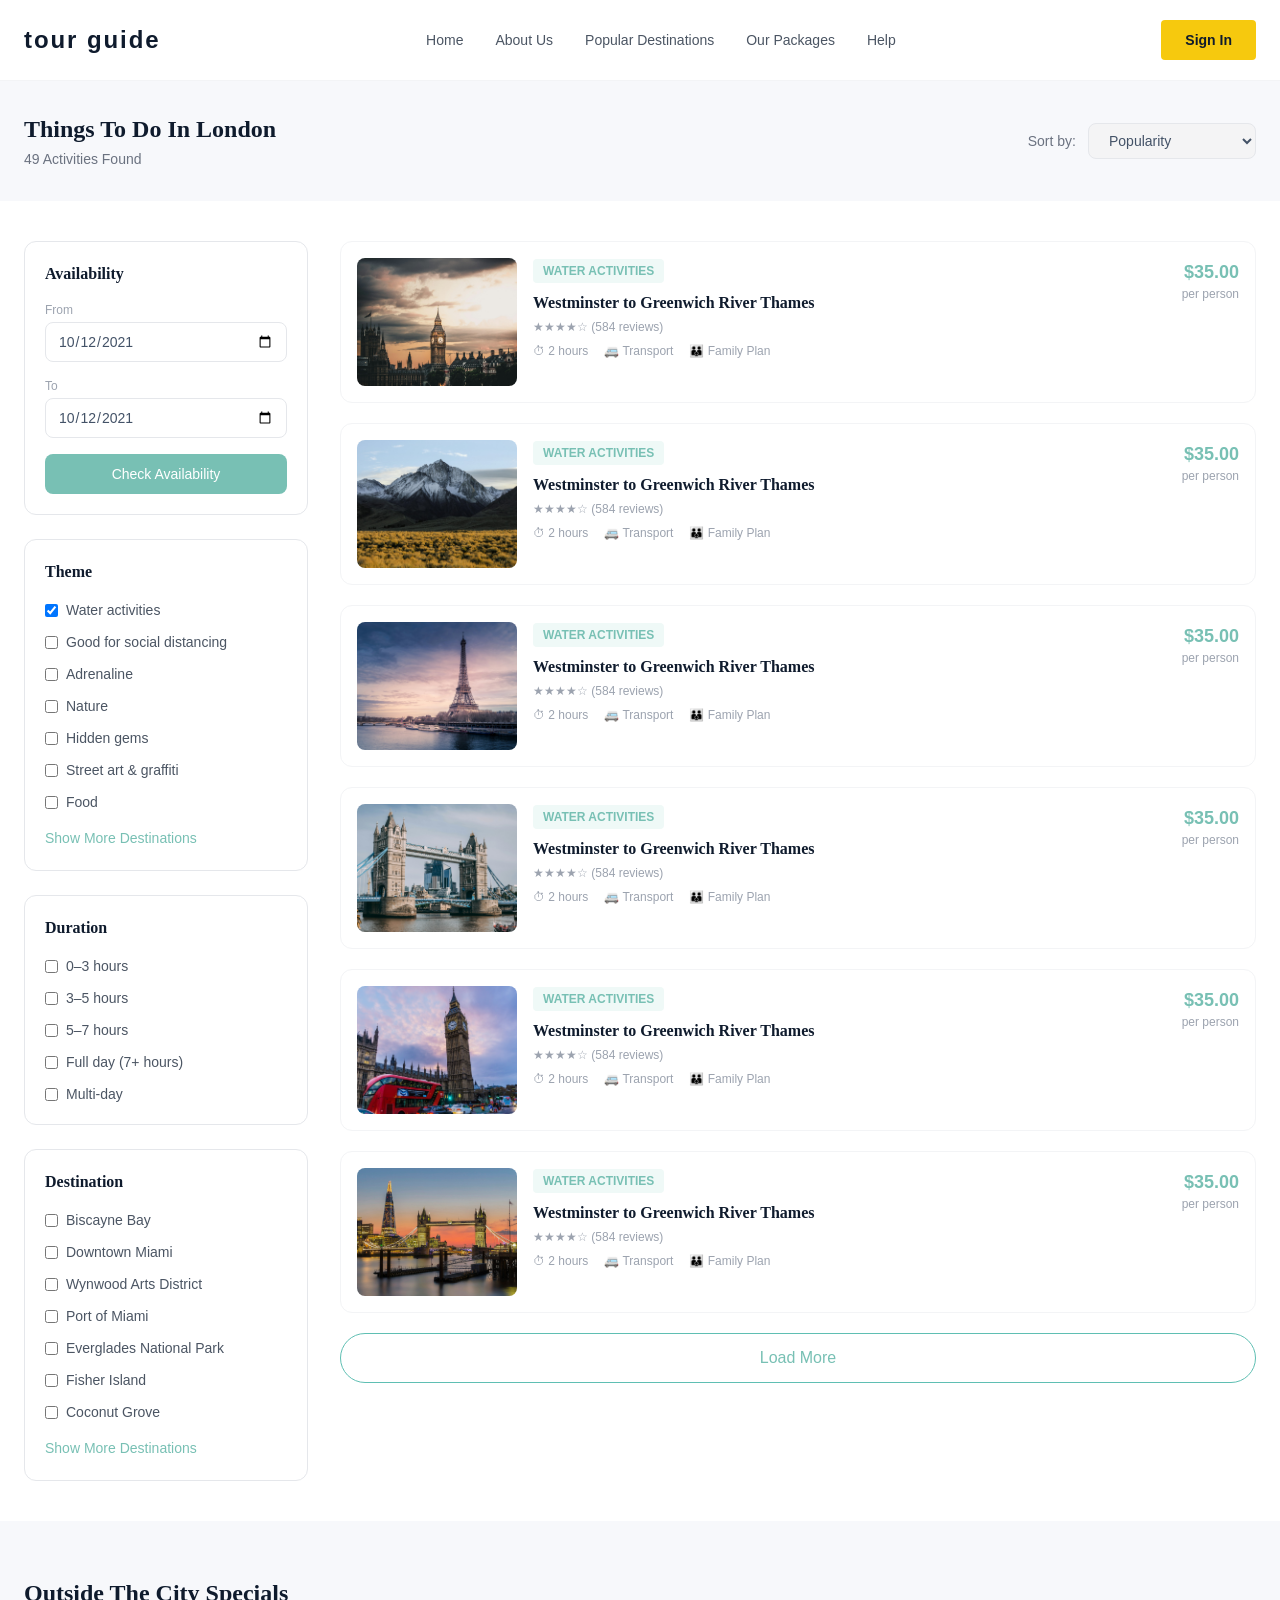
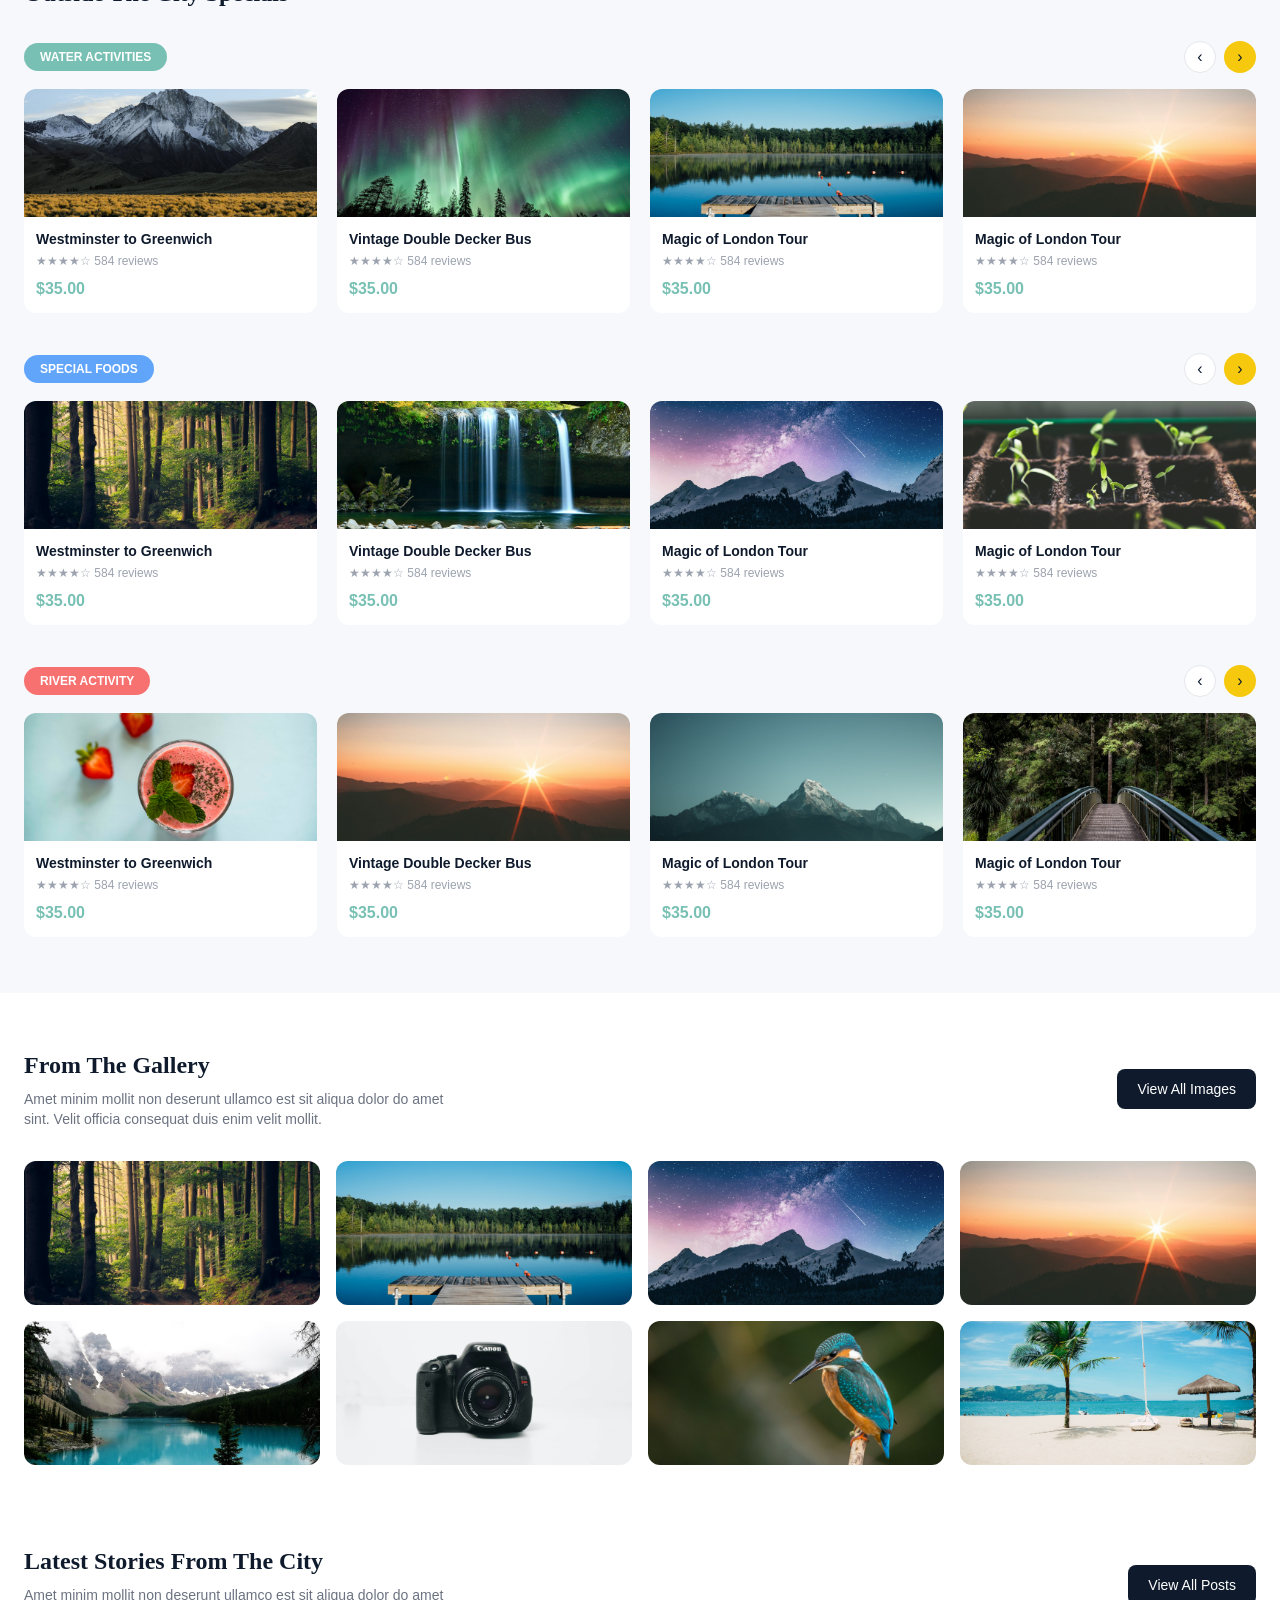
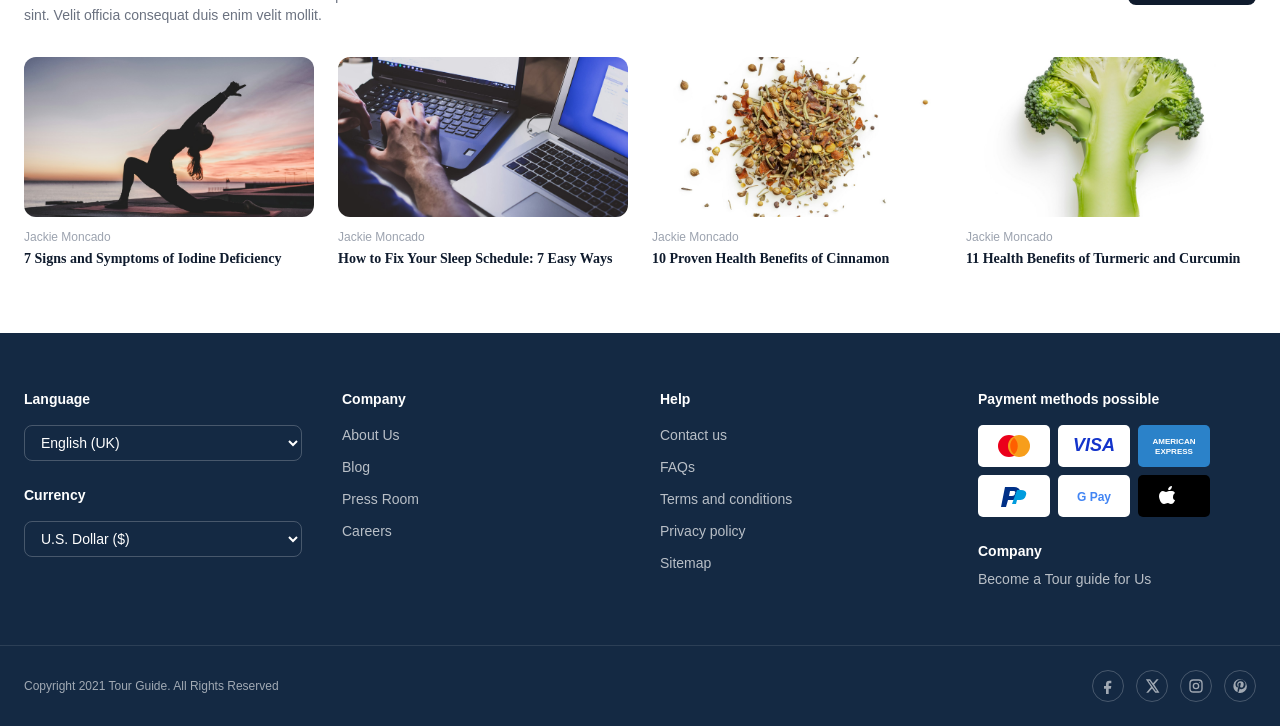
==== city-listing.html @ 1f84468b "first commit" ====
<!DOCTYPE html>
<html lang="en">
<head>
<meta charset="UTF-8" />
<meta name="viewport" content="width=device-width, initial-scale=1.0" />
<title>Things To Do In London — Tour Guide</title>
<style>body{font-family:Arial,Helvetica,sans-serif;}</style>
  <link rel="stylesheet" href="assets/tailwind.css">
  <link rel="stylesheet" href="assets/reference-overrides.css">
</head>
<body class="bg-white text-navy">

<!-- HEADER -->
<header class="border-b border-gray-100">
  <div class="max-w-7xl mx-auto flex items-center justify-between px-6 py-5">
    <a href="index.html" class="text-2xl font-semibold tracking-wide">tour guide</a>
    <nav class="hidden md:flex items-center gap-8 text-sm font-medium text-gray-600">
      <a href="index.html" class="hover:text-navy">Home</a>
      <a href="index.html" class="hover:text-navy">About Us</a>
      <a href="city-listing.html" class="hover:text-navy">Popular Destinations</a>
      <a href="city-listing.html" class="hover:text-navy">Our Packages</a>
      <a href="mailto:help@tourguide.example" class="hover:text-navy">Help</a>
    </nav>
    <a href="my-profile.html" class="bg-gold text-navy text-sm font-semibold px-6 py-2.5 rounded">Sign In</a>
  </div>
</header>

<!-- PAGE TITLE -->
<section class="bg-sand py-8">
  <div class="max-w-7xl mx-auto px-6 flex items-center justify-between">
    <div>
      <h1 class="text-2xl font-semibold mb-1">Things To Do In London</h1>
      <p class="text-gray-500 text-sm">49 Activities Found</p>
    </div>
    <div class="hidden sm:flex items-center gap-3 text-sm">
      <span class="text-gray-500">Sort by:</span>
      <select class="border border-gray-200 rounded-lg px-4 py-2 bg-white">
        <option>Popularity</option>
        <option>Price: Low to High</option>
        <option>Price: High to Low</option>
        <option>Rating</option>
      </select>
    </div>
  </div>
</section>

<!-- MAIN CONTENT -->
<section class="max-w-7xl mx-auto px-6 py-10">
  <div class="grid grid-cols-1 lg:grid-cols-4 gap-8">

    <!-- SIDEBAR FILTERS -->
    <aside class="lg:col-span-1 space-y-6">
      <div class="border border-gray-200 rounded-xl p-5">
        <h3 class="font-semibold mb-4">Availability</h3>
        <label class="text-xs text-gray-400 block mb-1">From</label>
        <input type="date" value="2021-10-12" class="w-full border border-gray-200 rounded-lg px-3 py-2 text-sm mb-4" />
        <label class="text-xs text-gray-400 block mb-1">To</label>
        <input type="date" value="2021-10-12" class="w-full border border-gray-200 rounded-lg px-3 py-2 text-sm mb-4" />
        <button class="w-full bg-teal text-white text-sm font-medium rounded-lg py-2.5">Check Availability</button>
      </div>

      <div class="border border-gray-200 rounded-xl p-5">
        <h3 class="font-semibold mb-4">Theme</h3>
        <div class="space-y-3 text-sm text-gray-600">
          <label class="flex items-center gap-2"><input type="checkbox" class="rounded text-teal" checked> Water activities</label>
          <label class="flex items-center gap-2"><input type="checkbox" class="rounded text-teal"> Good for social distancing</label>
          <label class="flex items-center gap-2"><input type="checkbox" class="rounded text-teal"> Adrenaline</label>
          <label class="flex items-center gap-2"><input type="checkbox" class="rounded text-teal"> Nature</label>
          <label class="flex items-center gap-2"><input type="checkbox" class="rounded text-teal"> Hidden gems</label>
          <label class="flex items-center gap-2"><input type="checkbox" class="rounded text-teal"> Street art &amp; graffiti</label>
          <label class="flex items-center gap-2"><input type="checkbox" class="rounded text-teal"> Food</label>
        </div>   
        <button class="text-teal text-sm font-medium mt-4">Show More Destinations</button>
      </div>

      <div class="border border-gray-200 rounded-xl p-5">
        <h3 class="font-semibold mb-4">Duration</h3>
        <div class="space-y-3 text-sm text-gray-600">
          <label class="flex items-center gap-2"><input type="checkbox" class="rounded text-teal"> 0–3 hours</label>
          <label class="flex items-center gap-2"><input type="checkbox" class="rounded text-teal"> 3–5 hours</label>
          <label class="flex items-center gap-2"><input type="checkbox" class="rounded text-teal"> 5–7 hours</label>
          <label class="flex items-center gap-2"><input type="checkbox" class="rounded text-teal"> Full day (7+ hours)</label>
          <label class="flex items-center gap-2"><input type="checkbox" class="rounded text-teal"> Multi-day</label>
        </div>
      </div>

      <div class="border border-gray-200 rounded-xl p-5">
        <h3 class="font-semibold mb-4">Destination</h3>
        <div class="space-y-3 text-sm text-gray-600">
          <label class="flex items-center gap-2"><input type="checkbox" class="rounded text-teal"> Biscayne Bay</label>
          <label class="flex items-center gap-2"><input type="checkbox" class="rounded text-teal"> Downtown Miami</label>
          <label class="flex items-center gap-2"><input type="checkbox" class="rounded text-teal"> Wynwood Arts District</label>
          <label class="flex items-center gap-2"><input type="checkbox" class="rounded text-teal"> Port of Miami</label>
          <label class="flex items-center gap-2"><input type="checkbox" class="rounded text-teal"> Everglades National Park</label>
          <label class="flex items-center gap-2"><input type="checkbox" class="rounded text-teal"> Fisher Island</label>
          <label class="flex items-center gap-2"><input type="checkbox" class="rounded text-teal"> Coconut Grove</label>
        </div>
        <button class="text-teal text-sm font-medium mt-4">Show More Destinations</button>
      </div>
    </aside>

    <!-- ACTIVITY LIST -->
    <div class="lg:col-span-3 space-y-5">
      <!-- repeatable list item -->
      <a href="city-tour.html" class="flex flex-col sm:flex-row gap-4 border border-gray-100 rounded-xl p-4 hover:shadow-md transition-shadow">
        <img src="img/tower-bridge.jpg?w=300&q=80" class="w-full sm:w-40 h-32 object-cover rounded-lg" alt="Tower Bridge" />
        <div class="flex-1">
          <span class="inline-block bg-teal/10 text-teal text-xs font-semibold px-2.5 py-1 rounded mb-2">WATER ACTIVITIES</span>
          <h3 class="font-semibold mb-1">Westminster to Greenwich River Thames</h3>
          <p class="text-xs text-gray-400 mb-2">★★★★☆ (584 reviews)</p>
          <div class="flex items-center gap-4 text-xs text-gray-400">
            <span>⏱ 2 hours</span><span>🚐 Transport</span><span>👪 Family Plan</span>
          </div>
        </div>
        <div class="text-right shrink-0">
          <p class="text-teal font-semibold text-lg">$35.00</p>
          <p class="text-xs text-gray-400">per person</p>
        </div>
      </a>
      <a href="city-tour.html" class="flex flex-col sm:flex-row gap-4 border border-gray-100 rounded-xl p-4 hover:shadow-md transition-shadow">
        <img src="img/mountain-valley.jpg?w=300&q=80" class="w-full sm:w-40 h-32 object-cover rounded-lg" alt="mountains" />
        <div class="flex-1">
          <span class="inline-block bg-teal/10 text-teal text-xs font-semibold px-2.5 py-1 rounded mb-2">WATER ACTIVITIES</span>
          <h3 class="font-semibold mb-1">Westminster to Greenwich River Thames</h3>
          <p class="text-xs text-gray-400 mb-2">★★★★☆ (584 reviews)</p>
          <div class="flex items-center gap-4 text-xs text-gray-400">
            <span>⏱ 2 hours</span><span>🚐 Transport</span><span>👪 Family Plan</span>
          </div>
        </div>
        <div class="text-right shrink-0">
          <p class="text-teal font-semibold text-lg">$35.00</p>
          <p class="text-xs text-gray-400">per person</p>
        </div>
      </a>
      <a href="city-tour.html" class="flex flex-col sm:flex-row gap-4 border border-gray-100 rounded-xl p-4 hover:shadow-md transition-shadow">
        <img src="img/london-skyline.jpg?w=300&q=80" class="w-full sm:w-40 h-32 object-cover rounded-lg" alt="London skyline" />
        <div class="flex-1">
          <span class="inline-block bg-teal/10 text-teal text-xs font-semibold px-2.5 py-1 rounded mb-2">WATER ACTIVITIES</span>
          <h3 class="font-semibold mb-1">Westminster to Greenwich River Thames</h3>
          <p class="text-xs text-gray-400 mb-2">★★★★☆ (584 reviews)</p>
          <div class="flex items-center gap-4 text-xs text-gray-400">
            <span>⏱ 2 hours</span><span>🚐 Transport</span><span>👪 Family Plan</span>
          </div>
        </div>
        <div class="text-right shrink-0">
          <p class="text-teal font-semibold text-lg">$35.00</p>
          <p class="text-xs text-gray-400">per person</p>
        </div>
      </a>
      <a href="city-tour.html" class="flex flex-col sm:flex-row gap-4 border border-gray-100 rounded-xl p-4 hover:shadow-md transition-shadow">
        <img src="img/london-street.jpg?w=300&q=80" class="w-full sm:w-40 h-32 object-cover rounded-lg" alt="street" />
        <div class="flex-1">
          <span class="inline-block bg-teal/10 text-teal text-xs font-semibold px-2.5 py-1 rounded mb-2">WATER ACTIVITIES</span>
          <h3 class="font-semibold mb-1">Westminster to Greenwich River Thames</h3>
          <p class="text-xs text-gray-400 mb-2">★★★★☆ (584 reviews)</p>
          <div class="flex items-center gap-4 text-xs text-gray-400">
            <span>⏱ 2 hours</span><span>🚐 Transport</span><span>👪 Family Plan</span>
          </div>
        </div>
        <div class="text-right shrink-0">
          <p class="text-teal font-semibold text-lg">$35.00</p>
          <p class="text-xs text-gray-400">per person</p>
        </div>
      </a>
      <a href="city-tour.html" class="flex flex-col sm:flex-row gap-4 border border-gray-100 rounded-xl p-4 hover:shadow-md transition-shadow">
        <img src="img/big-ben.jpg?w=300&q=80" class="w-full sm:w-40 h-32 object-cover rounded-lg" alt="Big Ben" />
        <div class="flex-1">
          <span class="inline-block bg-teal/10 text-teal text-xs font-semibold px-2.5 py-1 rounded mb-2">WATER ACTIVITIES</span>
          <h3 class="font-semibold mb-1">Westminster to Greenwich River Thames</h3>
          <p class="text-xs text-gray-400 mb-2">★★★★☆ (584 reviews)</p>
          <div class="flex items-center gap-4 text-xs text-gray-400">
            <span>⏱ 2 hours</span><span>🚐 Transport</span><span>👪 Family Plan</span>
          </div>
        </div>
        <div class="text-right shrink-0">
          <p class="text-teal font-semibold text-lg">$35.00</p>
          <p class="text-xs text-gray-400">per person</p>
        </div>
      </a>
      <a href="city-tour.html" class="flex flex-col sm:flex-row gap-4 border border-gray-100 rounded-xl p-4 hover:shadow-md transition-shadow">
        <img src="img/london-bridge-sunrise.jpg?w=300&q=80" class="w-full sm:w-40 h-32 object-cover rounded-lg" alt="London bridge sunrise" />
        <div class="flex-1">
          <span class="inline-block bg-teal/10 text-teal text-xs font-semibold px-2.5 py-1 rounded mb-2">WATER ACTIVITIES</span>
          <h3 class="font-semibold mb-1">Westminster to Greenwich River Thames</h3>
          <p class="text-xs text-gray-400 mb-2">★★★★☆ (584 reviews)</p>
          <div class="flex items-center gap-4 text-xs text-gray-400">
            <span>⏱ 2 hours</span><span>🚐 Transport</span><span>👪 Family Plan</span>
          </div>
        </div>
        <div class="text-right shrink-0">
          <p class="text-teal font-semibold text-lg">$35.00</p>
          <p class="text-xs text-gray-400">per person</p>
        </div>
      </a>

      <button class="w-full border border-teal text-teal font-medium rounded-full py-3 mt-4">Load More</button>
    </div>
  </div>
</section>

<!-- OUTSIDE THE CITY SPECIALS -->
<section class="bg-sand py-14">
  <div class="max-w-7xl mx-auto px-6">
    <h2 class="text-2xl font-semibold mb-8">Outside The City Specials</h2>

    <div class="mb-4 flex items-center justify-between">
      <span class="bg-teal text-white text-xs font-semibold px-4 py-1.5 rounded-full">WATER ACTIVITIES</span>
      <div class="flex items-center gap-2">
        <button class="w-8 h-8 rounded-full border border-gray-200 bg-white flex items-center justify-center">‹</button>
        <button class="w-8 h-8 rounded-full bg-gold flex items-center justify-center">›</button>
      </div>
    </div>
    <div class="grid grid-cols-2 md:grid-cols-4 gap-5 mb-10">
      <div class="bg-white rounded-xl overflow-hidden">
        <img src="img/mountain-valley.jpg?w=400&q=80" class="w-full h-32 object-cover" alt="mountains" />
        <div class="p-3">
          <p class="text-sm font-semibold mb-1">Westminster to Greenwich</p>
          <p class="text-xs text-gray-400 mb-2">★★★★☆ 584 reviews</p>
          <p class="text-teal font-semibold">$35.00</p>
        </div>
      </div>
      <div class="bg-white rounded-xl overflow-hidden">
        <img src="img/aurora.jpg?w=400&q=80" class="w-full h-32 object-cover" alt="aurora" />
        <div class="p-3">
          <p class="text-sm font-semibold mb-1">Vintage Double Decker Bus</p>
          <p class="text-xs text-gray-400 mb-2">★★★★☆ 584 reviews</p>
          <p class="text-teal font-semibold">$35.00</p>
        </div>
      </div>
      <div class="bg-white rounded-xl overflow-hidden">
        <img src="img/lake.jpg?w=400&q=80" class="w-full h-32 object-cover" alt="lake" />
        <div class="p-3">
          <p class="text-sm font-semibold mb-1">Magic of London Tour</p>
          <p class="text-xs text-gray-400 mb-2">★★★★☆ 584 reviews</p>
          <p class="text-teal font-semibold">$35.00</p>
        </div>
      </div>
      <div class="bg-white rounded-xl overflow-hidden">
        <img src="img/forest-fields.jpg?w=400&q=80" class="w-full h-32 object-cover" alt="forest" />
        <div class="p-3">
          <p class="text-sm font-semibold mb-1">Magic of London Tour</p>
          <p class="text-xs text-gray-400 mb-2">★★★★☆ 584 reviews</p>
          <p class="text-teal font-semibold">$35.00</p>
        </div>
      </div>
    </div>

    <div class="mb-4 flex items-center justify-between">
      <span class="bg-blue-400 text-white text-xs font-semibold px-4 py-1.5 rounded-full">SPECIAL FOODS</span>
      <div class="flex items-center gap-2">
        <button class="w-8 h-8 rounded-full border border-gray-200 bg-white flex items-center justify-center">‹</button>
        <button class="w-8 h-8 rounded-full bg-gold flex items-center justify-center">›</button>
      </div>
    </div>
    <div class="grid grid-cols-2 md:grid-cols-4 gap-5 mb-10">
      <div class="bg-white rounded-xl overflow-hidden">
        <img src="img/rainforest.jpg?w=400&q=80" class="w-full h-32 object-cover" alt="rainforest" />
        <div class="p-3">
          <p class="text-sm font-semibold mb-1">Westminster to Greenwich</p>
          <p class="text-xs text-gray-400 mb-2">★★★★☆ 584 reviews</p>
          <p class="text-teal font-semibold">$35.00</p>
        </div>
      </div>
      <div class="bg-white rounded-xl overflow-hidden">
        <img src="img/waterfall.jpg?w=400&q=80" class="w-full h-32 object-cover" alt="waterfall" />
        <div class="p-3">
          <p class="text-sm font-semibold mb-1">Vintage Double Decker Bus</p>
          <p class="text-xs text-gray-400 mb-2">★★★★☆ 584 reviews</p>
          <p class="text-teal font-semibold">$35.00</p>
        </div>
      </div>
      <div class="bg-white rounded-xl overflow-hidden">
        <img src="img/snowy-mountain.jpg?w=400&q=80" class="w-full h-32 object-cover" alt="bridge" />
        <div class="p-3">
          <p class="text-sm font-semibold mb-1">Magic of London Tour</p>
          <p class="text-xs text-gray-400 mb-2">★★★★☆ 584 reviews</p>
          <p class="text-teal font-semibold">$35.00</p>
        </div>
      </div>
      <div class="bg-white rounded-xl overflow-hidden">
        <img src="img/green-leaves.jpg?w=400&q=80" class="w-full h-32 object-cover" alt="leaves" />
        <div class="p-3">
          <p class="text-sm font-semibold mb-1">Magic of London Tour</p>
          <p class="text-xs text-gray-400 mb-2">★★★★☆ 584 reviews</p>
          <p class="text-teal font-semibold">$35.00</p>
        </div>
      </div>
    </div>

    <div class="mb-4 flex items-center justify-between">
      <span class="bg-red-400 text-white text-xs font-semibold px-4 py-1.5 rounded-full">RIVER ACTIVITY</span>
      <div class="flex items-center gap-2">
        <button class="w-8 h-8 rounded-full border border-gray-200 bg-white flex items-center justify-center">‹</button>
        <button class="w-8 h-8 rounded-full bg-gold flex items-center justify-center">›</button>
      </div>
    </div>
    <div class="grid grid-cols-2 md:grid-cols-4 gap-5">
      <div class="bg-white rounded-xl overflow-hidden">
        <img src="img/monstera-plant.jpg?w=400&q=80" class="w-full h-32 object-cover" alt="monstera" />
        <div class="p-3">
          <p class="text-sm font-semibold mb-1">Westminster to Greenwich</p>
          <p class="text-xs text-gray-400 mb-2">★★★★☆ 584 reviews</p>
          <p class="text-teal font-semibold">$35.00</p>
        </div>
      </div>
      <div class="bg-white rounded-xl overflow-hidden">
        <img src="img/forest-fields.jpg?w=400&q=80" class="w-full h-32 object-cover" alt="fields" />
        <div class="p-3">
          <p class="text-sm font-semibold mb-1">Vintage Double Decker Bus</p>
          <p class="text-xs text-gray-400 mb-2">★★★★☆ 584 reviews</p>
          <p class="text-teal font-semibold">$35.00</p>
        </div>
      </div>
      <div class="bg-white rounded-xl overflow-hidden">
        <img src="img/mountain-peak.jpg?w=400&q=80" class="w-full h-32 object-cover" alt="peak" />
        <div class="p-3">
          <p class="text-sm font-semibold mb-1">Magic of London Tour</p>
          <p class="text-xs text-gray-400 mb-2">★★★★☆ 584 reviews</p>
          <p class="text-teal font-semibold">$35.00</p>
        </div>
      </div>
      <div class="bg-white rounded-xl overflow-hidden">
        <img src="img/forest-fog.jpg?w=400&q=80" class="w-full h-32 object-cover" alt="forest fog" />
        <div class="p-3">
          <p class="text-sm font-semibold mb-1">Magic of London Tour</p>
          <p class="text-xs text-gray-400 mb-2">★★★★☆ 584 reviews</p>
          <p class="text-teal font-semibold">$35.00</p>
        </div>
      </div>
    </div>
  </div>
</section>

<!-- FROM THE GALLERY -->
<section class="max-w-7xl mx-auto px-6 py-14">
  <div class="flex items-center justify-between mb-8">
    <div>
      <h2 class="text-2xl font-semibold mb-2">From The Gallery</h2>
      <p class="text-gray-500 text-sm max-w-md">Amet minim mollit non deserunt ullamco est sit aliqua dolor do amet sint. Velit officia consequat duis enim velit mollit.</p>
    </div>
    <button class="bg-navy text-white text-sm px-5 py-2.5 rounded-lg">View All Images</button>
  </div>
  <div class="grid grid-cols-2 md:grid-cols-4 gap-4">
    <img src="img/rainforest.jpg?w=400&q=80" class="w-full h-36 object-cover rounded-xl" alt="gallery" />
    <img src="img/lake.jpg?w=400&q=80" class="w-full h-36 object-cover rounded-xl" alt="gallery" />
    <img src="img/snowy-mountain.jpg?w=400&q=80" class="w-full h-36 object-cover rounded-xl" alt="gallery" />
    <img src="img/forest-fields.jpg?w=400&q=80" class="w-full h-36 object-cover rounded-xl" alt="gallery" />
    <img src="img/travel-landscape.jpg?w=400&q=80" class="w-full h-36 object-cover rounded-xl" alt="gallery" />
    <img src="img/mountain-lake.jpg?w=400&q=80" class="w-full h-36 object-cover rounded-xl" alt="gallery" />
    <img src="img/wildlife-bird.jpg?w=400&q=80" class="w-full h-36 object-cover rounded-xl" alt="gallery" />
    <img src="img/coastal-beach.jpg?w=400&q=80" class="w-full h-36 object-cover rounded-xl" alt="gallery" />
  </div>
</section>

<!-- LATEST STORIES -->
<section class="max-w-7xl mx-auto px-6 py-6 pb-16">
  <div class="flex items-center justify-between mb-8">
    <div>
      <h2 class="text-2xl font-semibold mb-2">Latest Stories From The City</h2>
      <p class="text-gray-500 text-sm max-w-md">Amet minim mollit non deserunt ullamco est sit aliqua dolor do amet sint. Velit officia consequat duis enim velit mollit.</p>
    </div>
    <button class="bg-navy text-white text-sm px-5 py-2.5 rounded-lg">View All Posts</button>
  </div>
  <div class="grid grid-cols-1 sm:grid-cols-2 lg:grid-cols-4 gap-6">
    <article>
      <img src="img/wellness-story.jpg?w=400&q=80" class="w-full h-40 object-cover rounded-xl mb-3" alt="story" />
      <p class="text-xs text-gray-400 mb-1">Jackie Moncado</p>
      <h4 class="font-semibold text-sm">7 Signs and Symptoms of Iodine Deficiency</h4>
    </article>
    <article>
      <img src="img/sleep-story.jpg?w=400&q=80" class="w-full h-40 object-cover rounded-xl mb-3" alt="story" />
      <p class="text-xs text-gray-400 mb-1">Jackie Moncado</p>
      <h4 class="font-semibold text-sm">How to Fix Your Sleep Schedule: 7 Easy Ways</h4>
    </article>
    <article>
      <img src="img/cinnamon-story.jpg?w=400&q=80" class="w-full h-40 object-cover rounded-xl mb-3" alt="story" />
      <p class="text-xs text-gray-400 mb-1">Jackie Moncado</p>
      <h4 class="font-semibold text-sm">10 Proven Health Benefits of Cinnamon</h4>
    </article>
    <article>
      <img src="img/turmeric-story.jpg?w=400&q=80" class="w-full h-40 object-cover rounded-xl mb-3" alt="story" />
      <p class="text-xs text-gray-400 mb-1">Jackie Moncado</p>
      <h4 class="font-semibold text-sm">11 Health Benefits of Turmeric and Curcumin</h4>
    </article>
  </div>
</section>

<!-- FOOTER -->
<footer class="bg-navy text-white">
  <div class="max-w-7xl mx-auto px-6 py-14 grid grid-cols-2 md:grid-cols-4 gap-10 text-sm">
    <div>
      <p class="font-semibold mb-4">Language</p>
      <select class="w-full bg-white/10 rounded-lg px-3 py-2 mb-6 text-white">
        <option>English (UK)</option>
      </select>
      <p class="font-semibold mb-4">Currency</p>
      <select class="w-full bg-white/10 rounded-lg px-3 py-2 text-white">
        <option>U.S. Dollar ($)</option>
      </select>
    </div>
    <div>
      <p class="font-semibold mb-4">Company</p>
      <ul class="space-y-3 text-white/70">
        <li><a href="index.html">About Us</a></li>
        <li><a href="index.html#latest-stories">Blog</a></li>
        <li><a href="index.html">Press Room</a></li>
        <li><a href="mailto:careers@tourguide.example">Careers</a></li>
      </ul>
    </div>
    <div>
      <p class="font-semibold mb-4">Help</p>
      <ul class="space-y-3 text-white/70">
        <li><a href="mailto:help@tourguide.example">Contact us</a></li>
        <li><a href="mailto:help@tourguide.example">FAQs</a></li>
        <li><a href="index.html">Terms and conditions</a></li>
        <li><a href="index.html">Privacy policy</a></li>
        <li><a href="index.html">Sitemap</a></li>
      </ul>
    </div>
    <div>
      <p class="font-semibold mb-4">Payment methods possible</p>
      <div class="flex flex-wrap gap-2 mb-6" aria-label="Accepted payment methods">
        <img src="img/mastercard.svg" class="w-12 h-7 object-contain" alt="Mastercard" />
        <img src="img/visa.svg" class="w-12 h-7 object-contain" alt="Visa" />
        <img src="img/american-express.svg" class="w-12 h-7 object-contain" alt="American Express" />
        <img src="img/paypal.svg" class="w-12 h-7 object-contain" alt="PayPal" />
        <img src="img/google-pay.svg" class="w-12 h-7 object-contain" alt="Google Pay" />
        <img src="img/apple-pay.svg" class="w-12 h-7 object-contain" alt="Apple Pay" />
      </div>
      <p class="font-semibold mb-2">Company</p>
      <a href="mailto:guides@tourguide.example" class="text-white/70">Become a Tour guide for Us</a>
    </div>
  </div>
  <div class="border-t border-white/10 py-6 px-6">
    <div class="max-w-7xl mx-auto flex flex-col sm:flex-row items-center justify-between gap-4 text-xs text-white/60">
      <p>Copyright 2021 Tour Guide. All Rights Reserved</p>
      <div class="flex items-center gap-3">
        <a href="https://www.facebook.com" target="_blank" rel="noopener noreferrer" aria-label="Facebook" class="w-8 h-8 rounded-full bg-white/10 flex items-center justify-center hover:bg-white/20"><svg class="w-4 h-4" fill="currentColor" viewBox="0 0 24 24" aria-hidden="true"><path d="M14 8h3V4h-3c-3.3 0-5 1.7-5 5v3H6v4h3v8h4v-8h3.3l.7-4H13V9c0-.7.3-1 1-1Z"/></svg></a>
        <a href="https://x.com" target="_blank" rel="noopener noreferrer" aria-label="X" class="w-8 h-8 rounded-full bg-white/10 flex items-center justify-center hover:bg-white/20"><svg class="w-4 h-4" fill="currentColor" viewBox="0 0 24 24" aria-hidden="true"><path d="M18.9 2H22l-6.8 7.8L23.2 22h-6.3l-4.9-6.4L6.4 22H3.3l7.3-8.4L2.8 2h6.4l4.4 5.8L18.9 2Zm-1.1 17.8h1.7L8.3 4.1H6.5L17.8 19.8Z"/></svg></a>
        <a href="https://www.instagram.com" target="_blank" rel="noopener noreferrer" aria-label="Instagram" class="w-8 h-8 rounded-full bg-white/10 flex items-center justify-center hover:bg-white/20"><svg class="w-4 h-4" fill="none" stroke="currentColor" stroke-width="2" viewBox="0 0 24 24" aria-hidden="true"><rect x="3" y="3" width="18" height="18" rx="5"/><circle cx="12" cy="12" r="4"/><circle cx="17.5" cy="6.5" r=".75" fill="currentColor" stroke="none"/></svg></a>
        <a href="https://www.pinterest.com" target="_blank" rel="noopener noreferrer" aria-label="Pinterest" class="w-8 h-8 rounded-full bg-white/10 flex items-center justify-center hover:bg-white/20"><svg class="w-4 h-4" fill="currentColor" viewBox="0 0 24 24" aria-hidden="true"><path d="M12 2a10 10 0 0 0-3.6 19.3c-.1-1.6 0-3.5.4-5.1l1.1-4.6s-.3-.7-.3-1.7c0-1.6.9-2.8 2.1-2.8 1 0 1.5.7 1.5 1.6 0 1-.6 2.4-.9 3.7-.3 1.1.6 2 1.7 2 2 0 3.6-2.1 3.6-5.1 0-2.7-1.9-4.5-4.7-4.5-3.2 0-5.1 2.4-5.1 4.9 0 1 .4 2.1.9 2.7.1.1.1.2.1.4l-.3 1.2c-.1.4-.4.5-.8.3-1.5-.7-2.4-2.8-2.4-4.5 0-3.7 2.7-7.1 7.8-7.1 4.1 0 7.3 2.9 7.3 6.8 0 4.1-2.6 7.4-6.2 7.4-1.2 0-2.3-.6-2.7-1.3l-.7 2.8c-.3 1.2-1.1 2.8-1.6 3.7.9.3 1.9.5 2.9.5A10 10 0 0 0 12 2Z"/></svg></a>
      </div>
    </div>
  </div>
</footer>

</body>
</html>
---- assets/reference-overrides.css ----
/* Reference-matched refinements for the static offline pages. */
:root {
  --reference-teal: #78c0b4;
  --reference-navy: #142943;
  --reference-sand: #f7f8fb;
}

body {
  color: var(--reference-navy);
  font-family: "Trebuchet MS", Arial, Helvetica, sans-serif;
}

h1,
h2,
h3,
h4 {
  font-family: Georgia, "Times New Roman", serif;
}

header .text-2xl {
  font-family: "Trebuchet MS", Arial, Helvetica, sans-serif;
  font-weight: 700;
  letter-spacing: 0.08em;
  text-transform: lowercase;
}

.bg-sand {
  background-color: var(--reference-sand) !important;
}

.bg-teal {
  background-color: var(--reference-teal);
}

.text-teal {
  color: var(--reference-teal);
}

input,
select {
  color: #435267;
}

input.bg-gray-50,
select.bg-white {
  background-color: #f4f4f5;
}

@media (min-width: 768px) {
  section.max-w-5xl {
    max-width: 1070px;
  }

  section.max-w-5xl > div.grid {
    grid-template-columns: 300px minmax(0, 1fr);
  }

  section.max-w-5xl > div.grid > div:first-child {
    padding: 40px 0 0;
  }

  section.max-w-5xl > div.grid > div:last-child {
    padding: 40px;
  }
}

footer {
  background-color: var(--reference-navy) !important;
}

footer .bg-white\/10 {
  background-color: transparent;
  border: 1px solid rgba(255, 255, 255, 0.22);
}

footer a:hover {
  color: #fff;
}
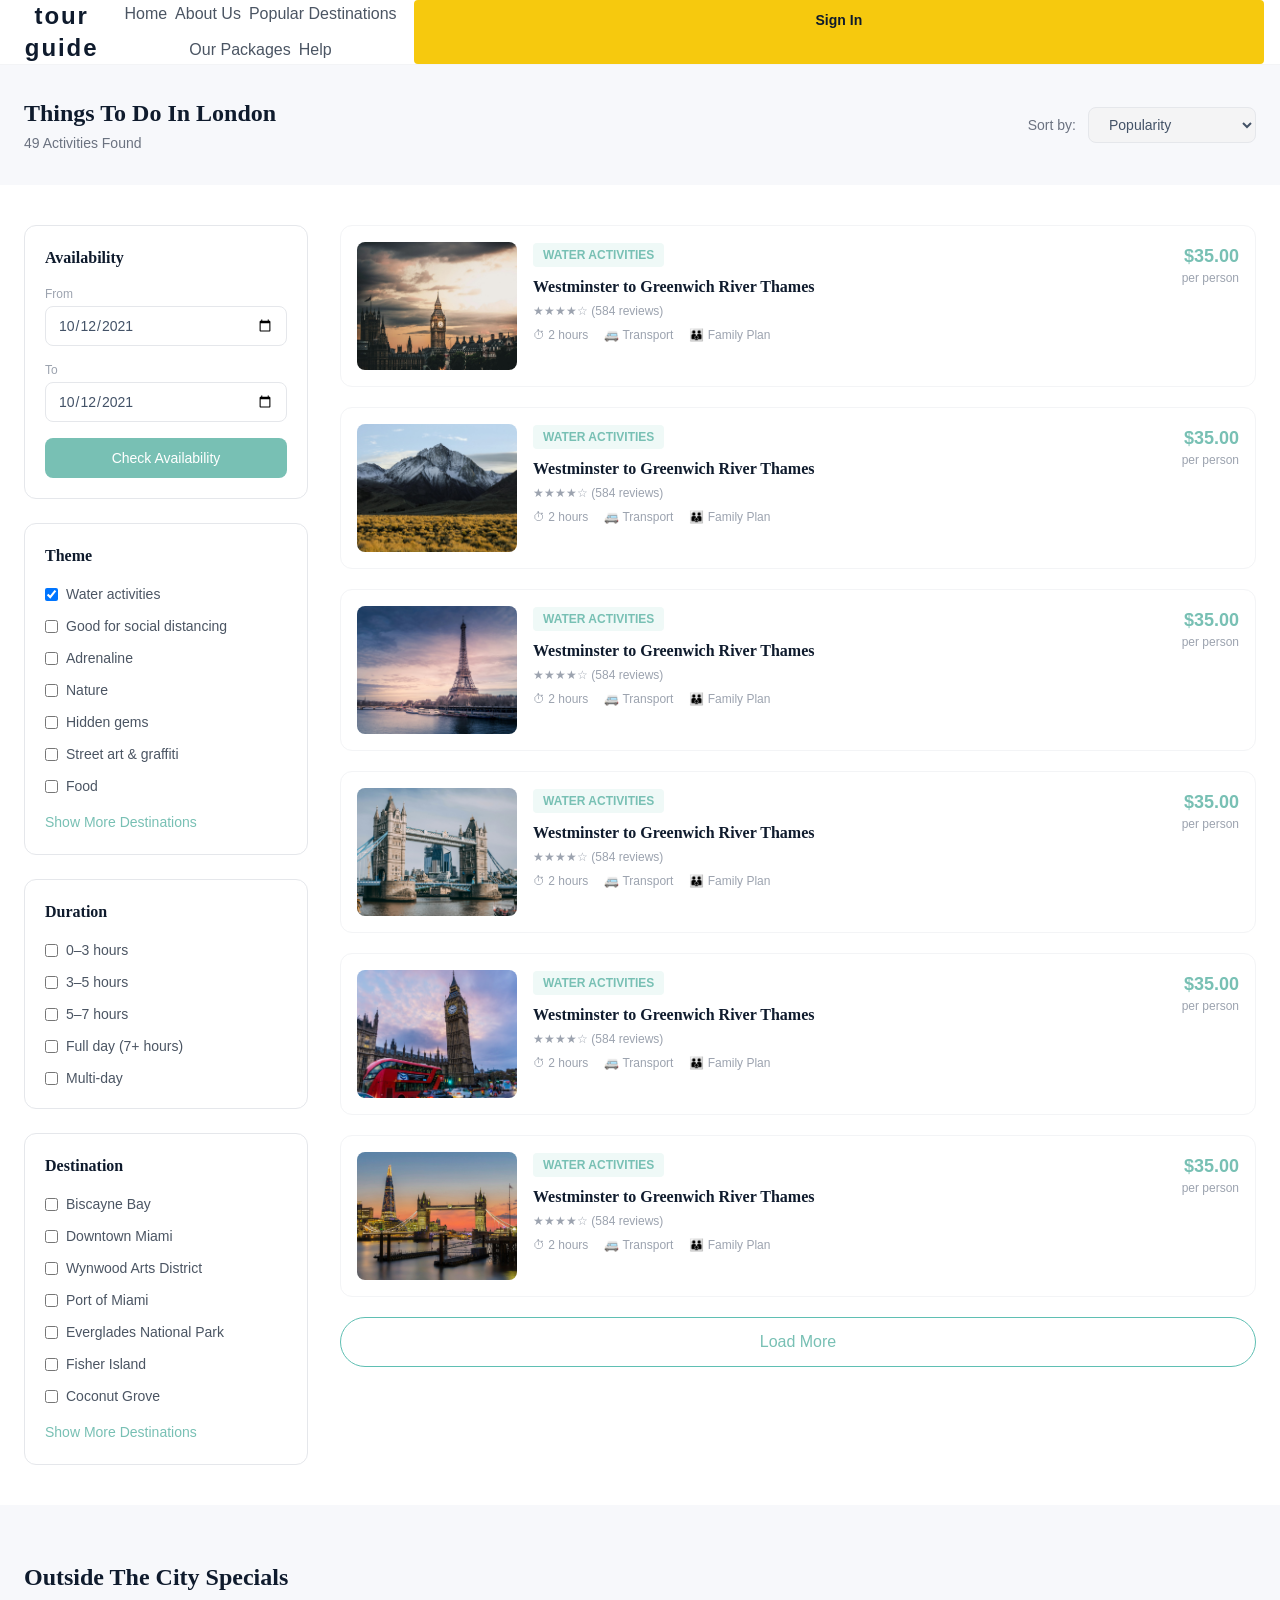
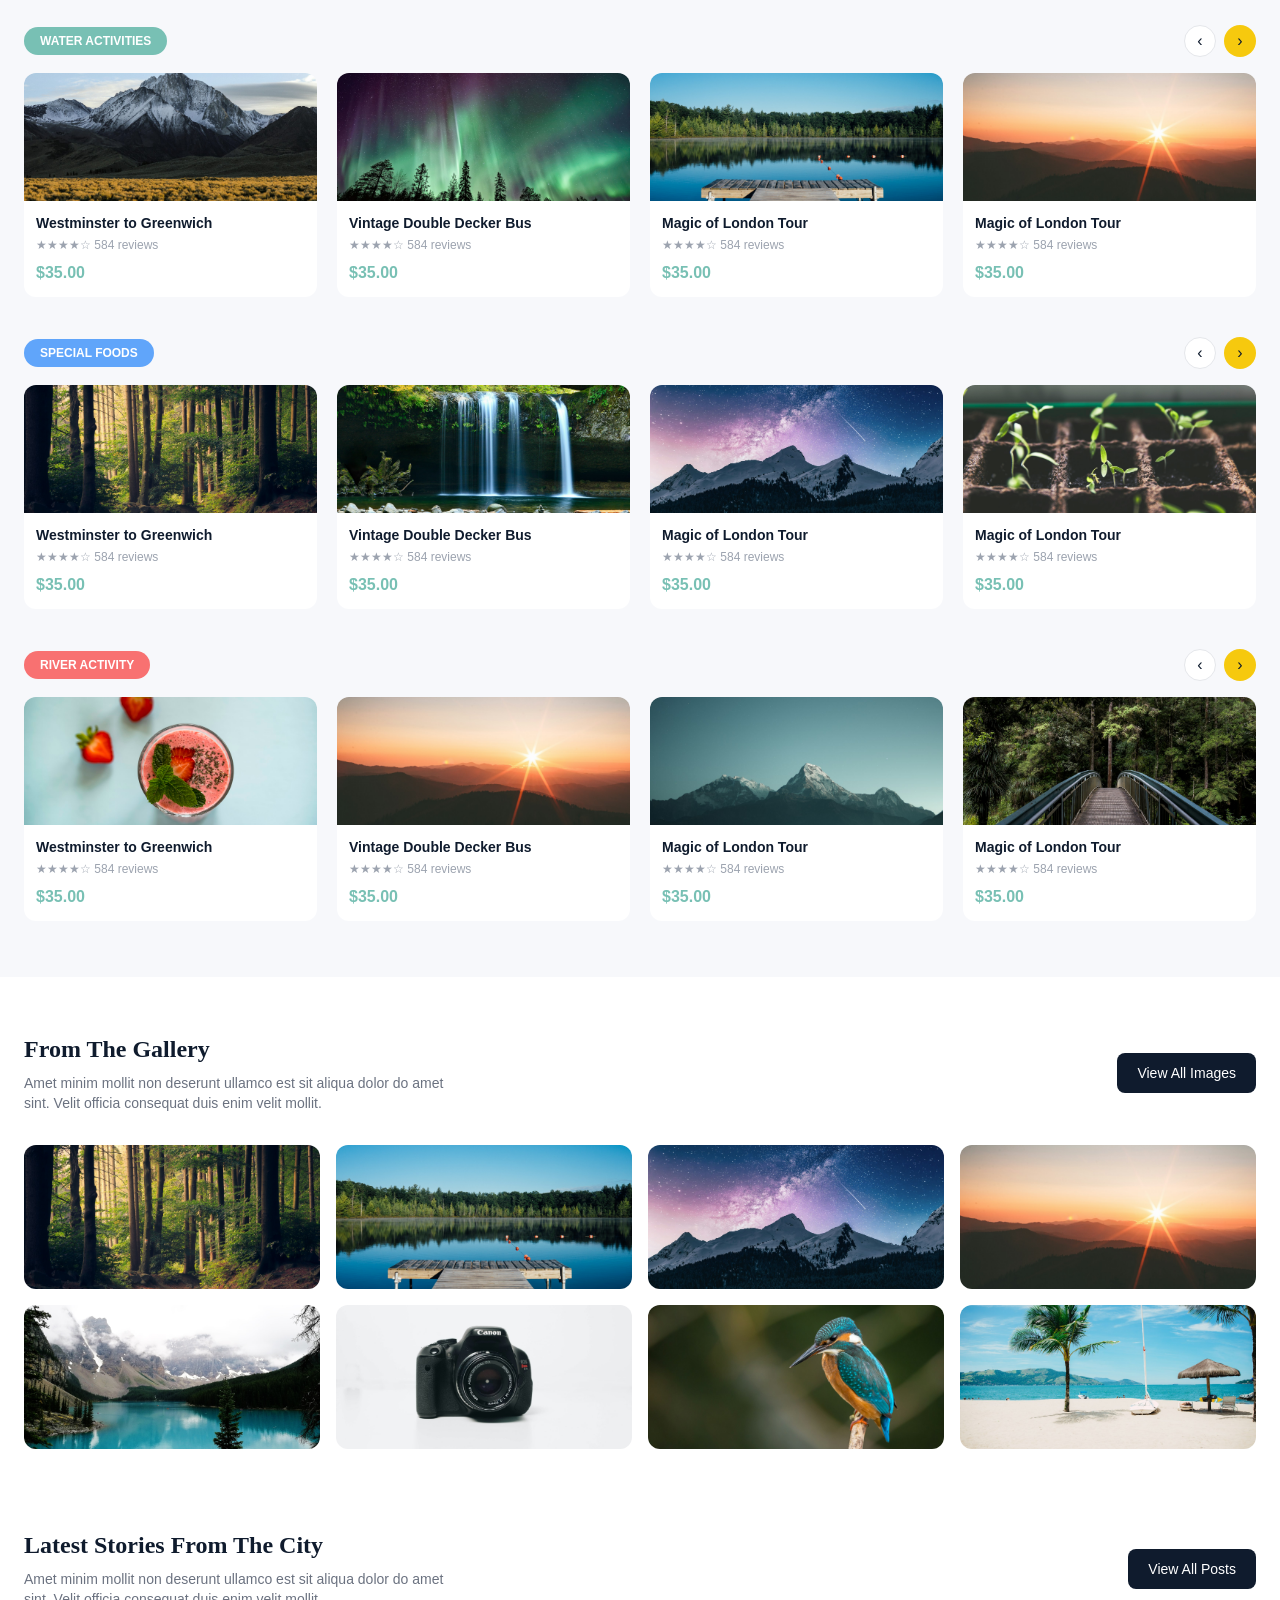
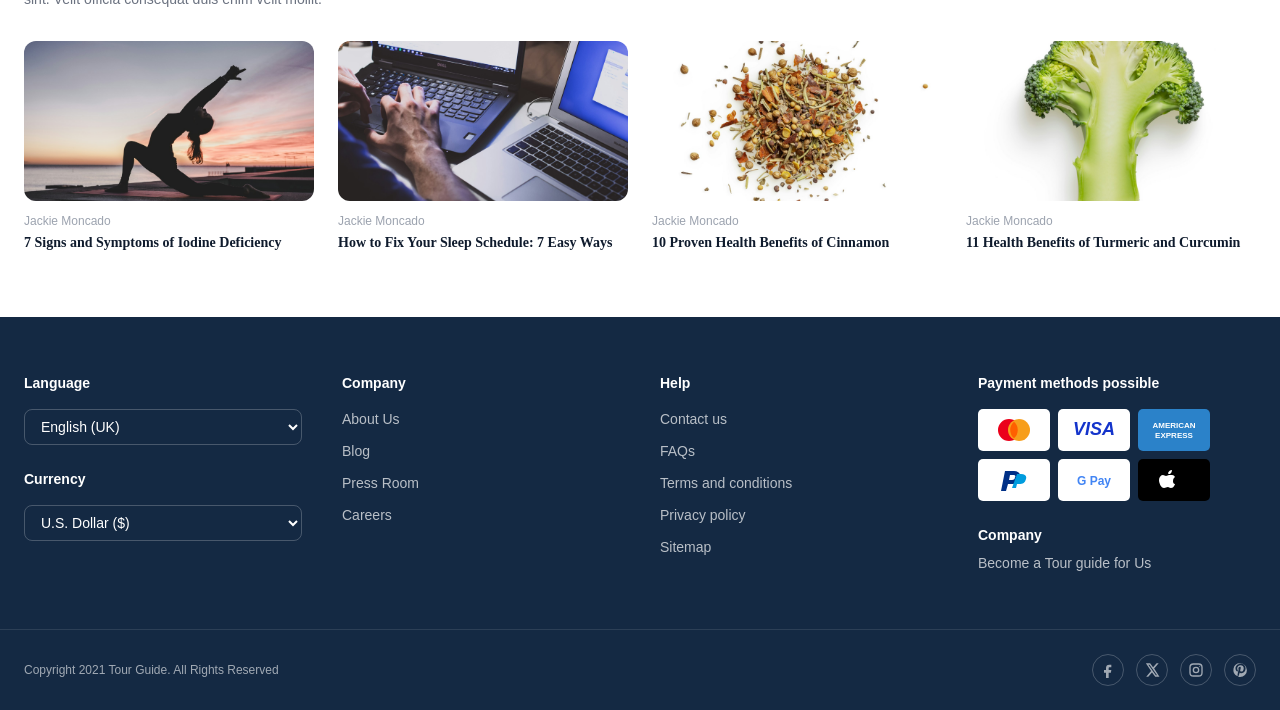
==== commit 0ff23a3a: "Make pages responsive and refine offline styling" ====
--- a/city-listing.html
+++ b/city-listing.html
@@ -2,7 +2,7 @@
 <html lang="en">
 <head>
 <meta charset="UTF-8" />
-<meta name="viewport" content="width=device-width, initial-scale=1.0" />
+<meta name="viewport" content="width=device-width, initial-scale=1.0"/>
 <title>Things To Do In London — Tour Guide</title>
 <style>body{font-family:Arial,Helvetica,sans-serif;}</style>
   <link rel="stylesheet" href="assets/tailwind.css">
@@ -12,16 +12,16 @@
 
 <!-- HEADER -->
 <header class="border-b border-gray-100">
-  <div class="max-w-7xl mx-auto flex items-center justify-between px-6 py-5">
-    <a href="index.html" class="text-2xl font-semibold tracking-wide">tour guide</a>
-    <nav class="hidden md:flex items-center gap-8 text-sm font-medium text-gray-600">
+  <div class="max-w-7xl mx-auto flex flex-col gap-3 px-4 py-4 sm:flex-row sm:items-center sm:justify-between sm:px-6 sm:py-5">
+    <a href="index.html" class="text-2xl font-semibold tracking-wide text-center sm:text-left">tour guide</a>
+    <nav class="flex flex-wrap items-center justify-center gap-2 text-[11px] font-medium text-gray-600 sm:gap-4 md:gap-8 md:text-sm">
       <a href="index.html" class="hover:text-navy">Home</a>
       <a href="index.html" class="hover:text-navy">About Us</a>
       <a href="city-listing.html" class="hover:text-navy">Popular Destinations</a>
       <a href="city-listing.html" class="hover:text-navy">Our Packages</a>
       <a href="mailto:help@tourguide.example" class="hover:text-navy">Help</a>
     </nav>
-    <a href="my-profile.html" class="bg-gold text-navy text-sm font-semibold px-6 py-2.5 rounded">Sign In</a>
+    <a href="my-profile.html" class="bg-gold text-navy text-sm font-semibold px-6 py-2.5 rounded text-center w-full sm:w-auto">Sign In</a>
   </div>
 </header>
 
@@ -83,7 +83,7 @@
           <label class="flex items-center gap-2"><input type="checkbox" class="rounded text-teal"> Multi-day</label>
         </div>
       </div>
-
+                                    
       <div class="border border-gray-200 rounded-xl p-5">
         <h3 class="font-semibold mb-4">Destination</h3>
         <div class="space-y-3 text-sm text-gray-600">
@@ -420,12 +420,12 @@
     <div>
       <p class="font-semibold mb-4">Payment methods possible</p>
       <div class="flex flex-wrap gap-2 mb-6" aria-label="Accepted payment methods">
-        <img src="img/mastercard.svg" class="w-12 h-7 object-contain" alt="Mastercard" />
-        <img src="img/visa.svg" class="w-12 h-7 object-contain" alt="Visa" />
-        <img src="img/american-express.svg" class="w-12 h-7 object-contain" alt="American Express" />
+        <img src="img/mastercard.svg" class="w-12 h-7 object-contain" alt="Mastercard"/>
+        <img src="img/visa.svg" class="w-12 h-7 object-contain" alt="Visa"/>
+        <img src="img/american-express.svg" class="w-12 h-7 object-contain" alt="American Express"/>
         <img src="img/paypal.svg" class="w-12 h-7 object-contain" alt="PayPal" />
-        <img src="img/google-pay.svg" class="w-12 h-7 object-contain" alt="Google Pay" />
-        <img src="img/apple-pay.svg" class="w-12 h-7 object-contain" alt="Apple Pay" />
+        <img src="img/google-pay.svg"class="w-12 h-7 object-contain" alt="Google Pay"/>
+        <img src="img/apple-pay.svg"class="w-12 h-7 object-contain" alt="Apple Pay"/>
       </div>
       <p class="font-semibold mb-2">Company</p>
       <a href="mailto:guides@tourguide.example" class="text-white/70">Become a Tour guide for Us</a>
--- a/assets/reference-overrides.css
+++ b/assets/reference-overrides.css
@@ -76,3 +76,81 @@
 footer a:hover {
   color: #fff;
 }
+
+html {
+  scroll-behavior: smooth;
+}
+
+body {
+  overflow-x: hidden;
+}
+
+img,
+svg {
+  max-width: 100%;
+  display: block;
+}
+
+@media (max-width: 767px) {
+  .max-w-7xl,
+  .max-w-6xl,
+  .max-w-5xl {
+    max-width: 100%;
+  }
+
+  .px-6 {
+    padding-left: 1rem;
+    padding-right: 1rem;
+  }
+
+  footer .grid {
+    grid-template-columns: 1fr;
+  }
+
+  .grid-cols-2 {
+    grid-template-columns: 1fr;
+  }
+
+  .flex-wrap.gap-3 {
+    justify-content: center;
+  }
+
+  .header-nav,
+  header nav {
+    width: 100%;
+    justify-content: center;
+  }
+}
+
+@media (max-width: 640px) {
+  .text-4xl {
+    font-size: 2.25rem;
+  }
+
+  .text-3xl {
+    font-size: 2rem;
+  }
+
+  .text-2xl {
+    font-size: 1.6rem;
+  }
+
+  .rounded-3xl {
+    border-radius: 1.25rem;
+  }
+
+  .sm\:flex-row {
+    flex-direction: column;
+  }
+
+  .home-cta-buttons,
+  .flex.items-center.justify-center.md\:justify-start.gap-3 {
+    flex-direction: column;
+    width: 100%;
+  }
+
+  .home-cta-buttons > button,
+  .flex.items-center.justify-center.md\:justify-start.gap-3 > button {
+    width: 100%;
+  }
+}
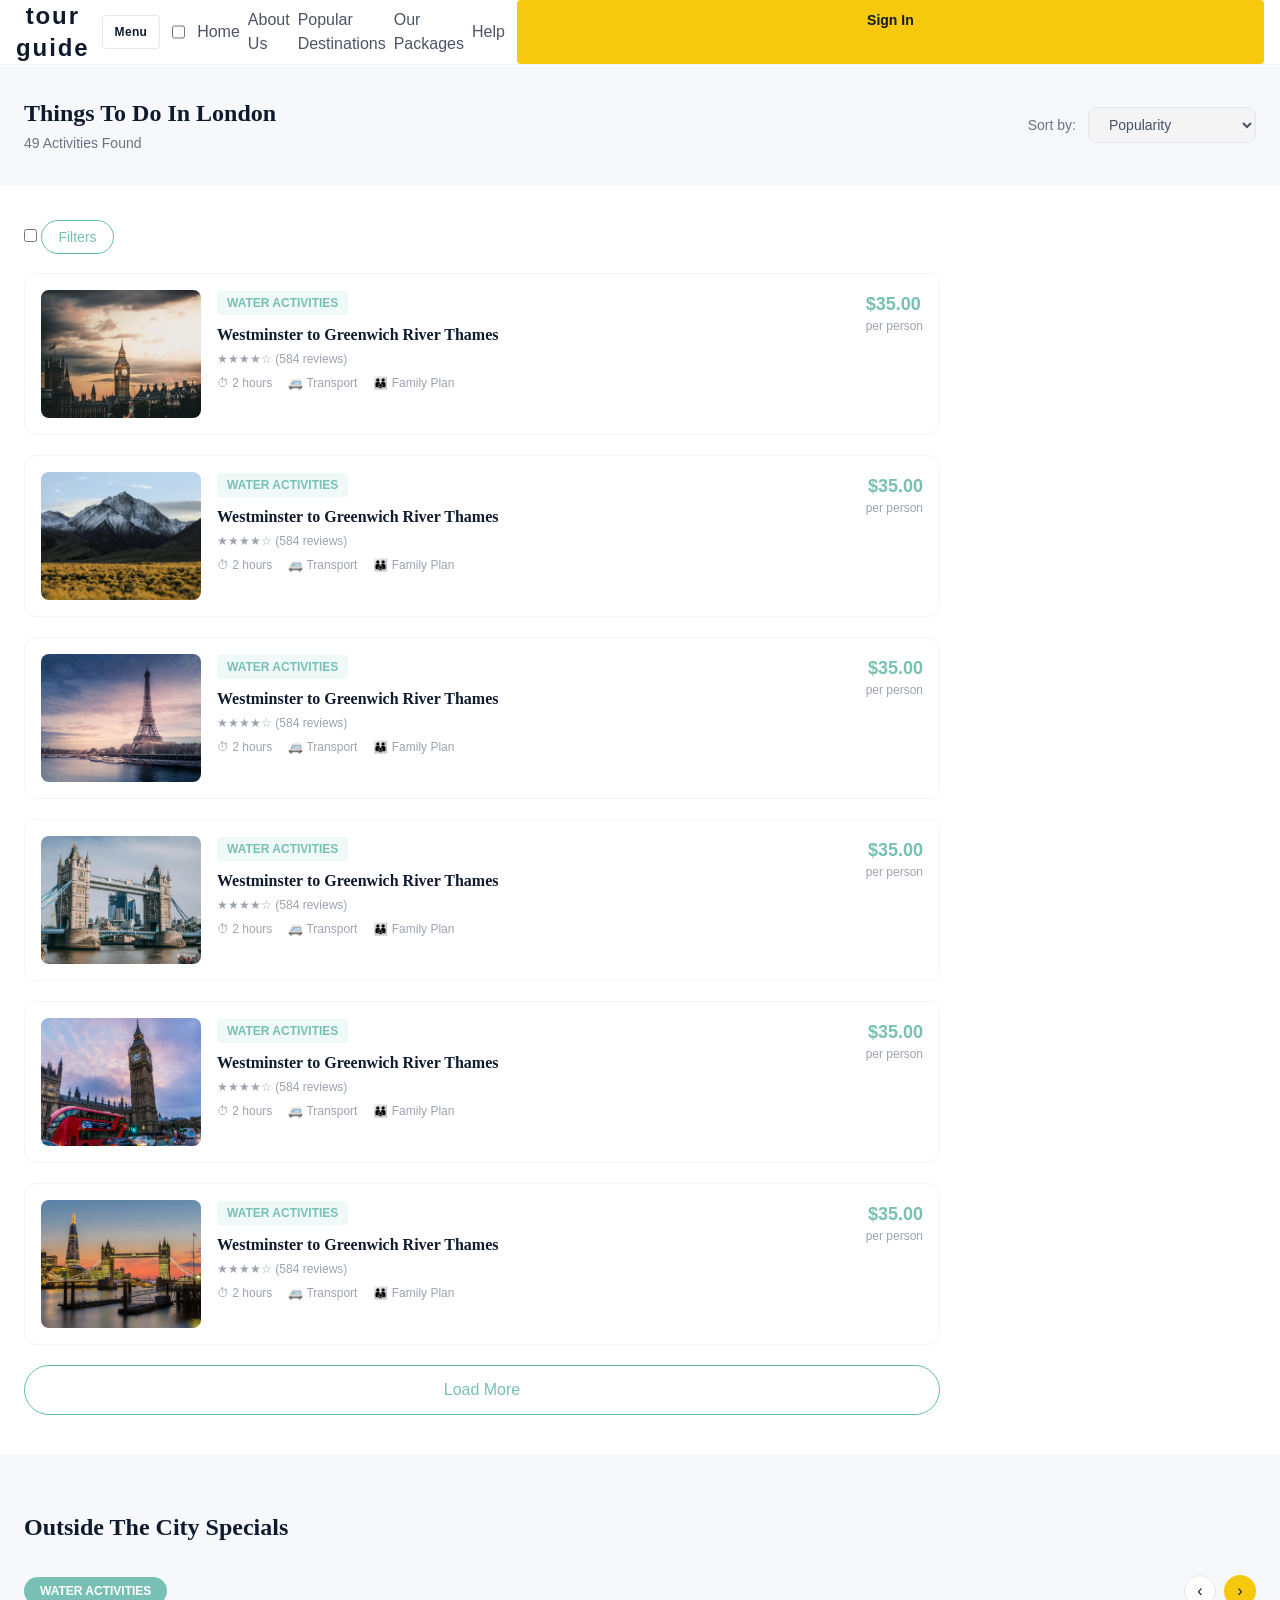
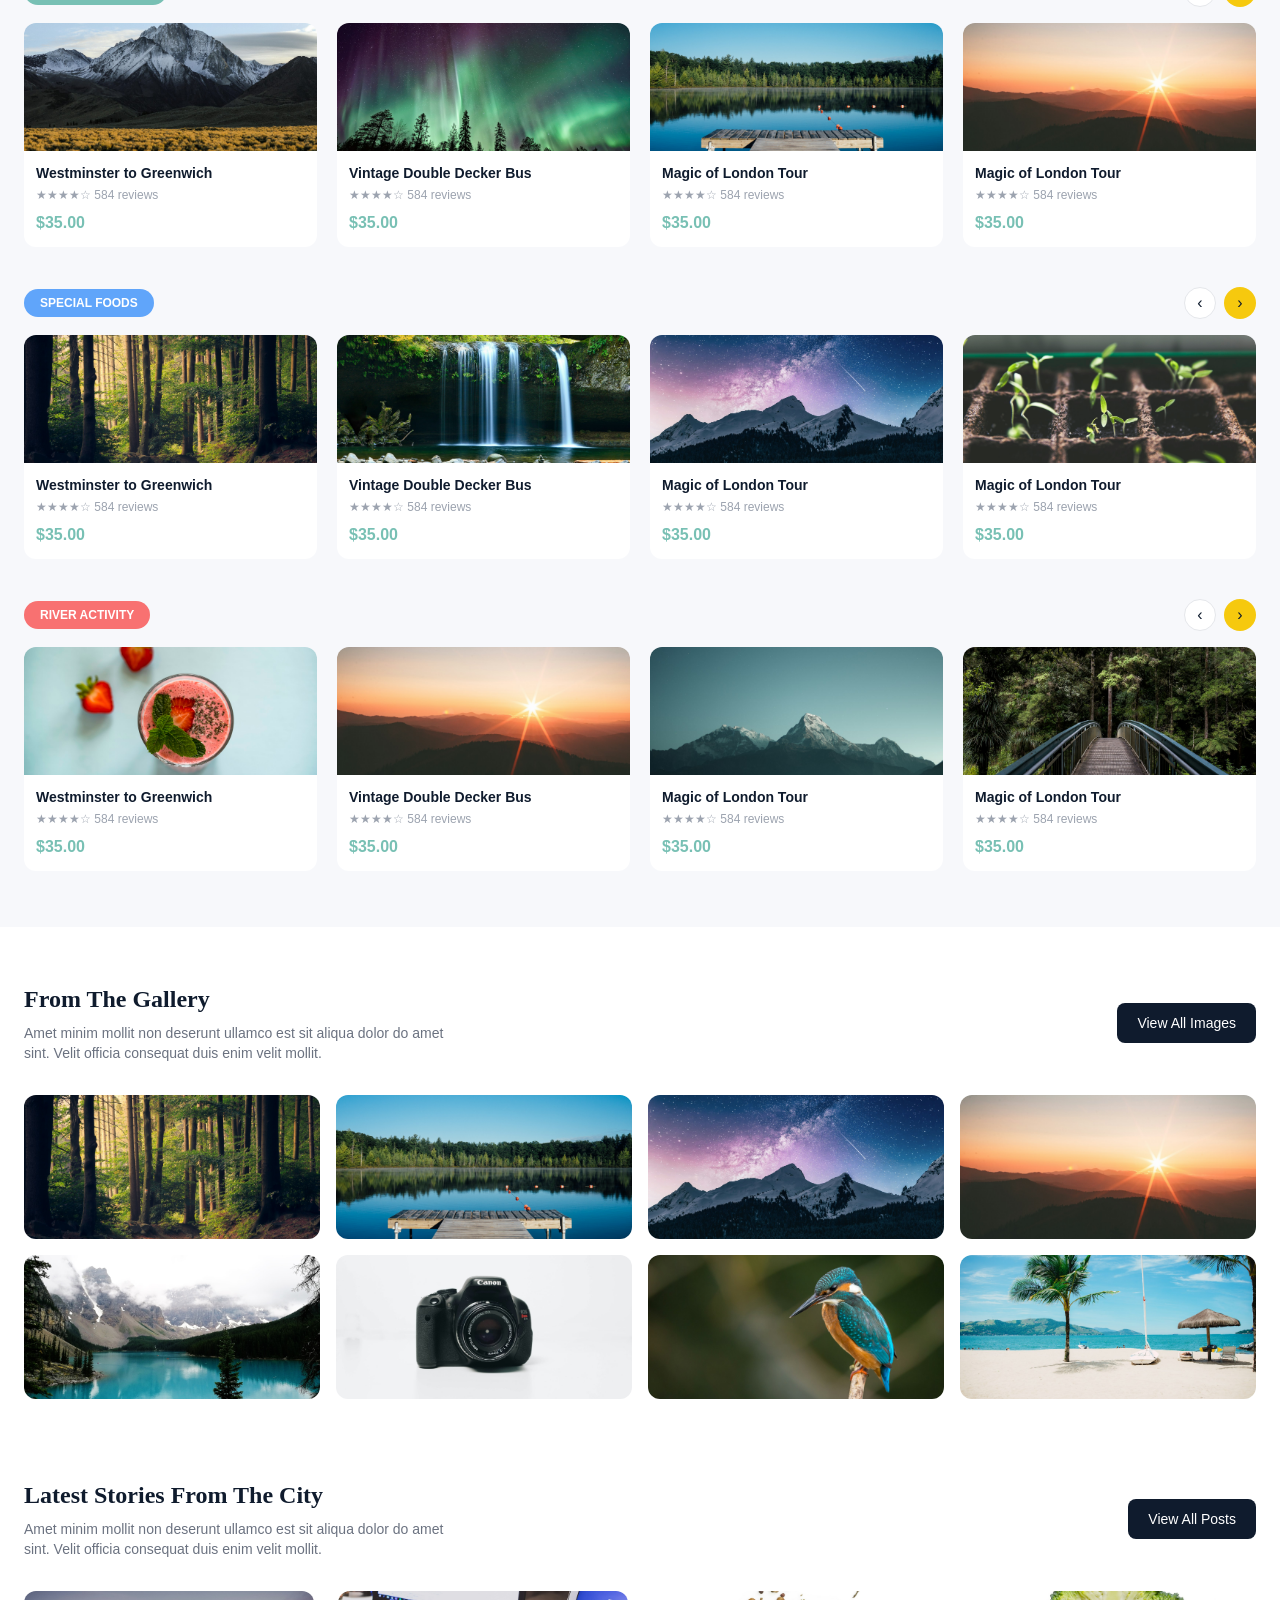
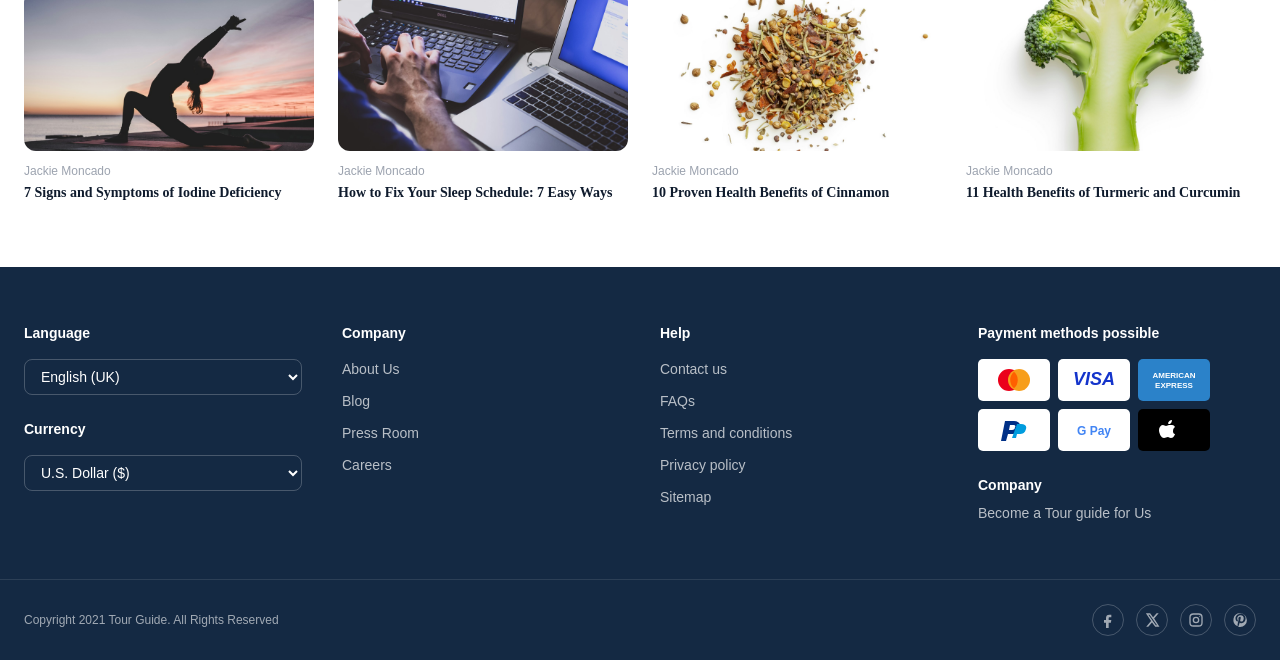
==== commit 5c6ba3cd: "Improve mobile navigation and responsive fixes" ====
--- a/city-listing.html
+++ b/city-listing.html
@@ -13,15 +13,19 @@
 <!-- HEADER -->
 <header class="border-b border-gray-100">
   <div class="max-w-7xl mx-auto flex flex-col gap-3 px-4 py-4 sm:flex-row sm:items-center sm:justify-between sm:px-6 sm:py-5">
-    <a href="index.html" class="text-2xl font-semibold tracking-wide text-center sm:text-left">tour guide</a>
-    <nav class="flex flex-wrap items-center justify-center gap-2 text-[11px] font-medium text-gray-600 sm:gap-4 md:gap-8 md:text-sm">
+    <div class="flex items-center justify-between gap-3">
+      <a href="index.html" class="text-2xl font-semibold tracking-wide text-center sm:text-left">tour guide</a>
+      <label for="mobile-menu-listing" class="inline-flex cursor-pointer rounded border border-gray-300 px-3 py-2 text-xs font-semibold uppercase tracking-wide text-navy md:hidden">Menu</label>
+    </div>
+    <input id="mobile-menu-listing" type="checkbox" class="peer sr-only" />
+    <nav class="hidden peer-checked:flex flex-col items-center gap-2 text-[11px] font-medium text-gray-600 sm:gap-4 md:flex md:flex-row md:gap-8 md:text-sm">
       <a href="index.html" class="hover:text-navy">Home</a>
       <a href="index.html" class="hover:text-navy">About Us</a>
       <a href="city-listing.html" class="hover:text-navy">Popular Destinations</a>
       <a href="city-listing.html" class="hover:text-navy">Our Packages</a>
       <a href="mailto:help@tourguide.example" class="hover:text-navy">Help</a>
     </nav>
-    <a href="my-profile.html" class="bg-gold text-navy text-sm font-semibold px-6 py-2.5 rounded text-center w-full sm:w-auto">Sign In</a>
+    <a href="my-profile.html" class="bg-gold text-navy text-sm font-semibold px-6 py-2.5 rounded text-center w-full sm:w-auto md:w-auto">Sign In</a>
   </div>
 </header>
 
@@ -46,10 +50,14 @@
 
 <!-- MAIN CONTENT -->
 <section class="max-w-7xl mx-auto px-6 py-10">
+  <div class="mb-6 lg:hidden">
+    <input id="listing-filters-toggle" type="checkbox" class="peer sr-only" />
+    <label for="listing-filters-toggle" class="inline-flex cursor-pointer items-center justify-center rounded-full border border-teal bg-teal/5 px-4 py-2 text-sm font-medium text-teal">Filters</label>
+  </div>
   <div class="grid grid-cols-1 lg:grid-cols-4 gap-8">
 
     <!-- SIDEBAR FILTERS -->
-    <aside class="lg:col-span-1 space-y-6">
+    <aside class="hidden peer-checked:block lg:block lg:col-span-1 space-y-6">
       <div class="border border-gray-200 rounded-xl p-5">
         <h3 class="font-semibold mb-4">Availability</h3>
         <label class="text-xs text-gray-400 block mb-1">From</label>
@@ -102,17 +110,17 @@
     <!-- ACTIVITY LIST -->
     <div class="lg:col-span-3 space-y-5">
       <!-- repeatable list item -->
-      <a href="city-tour.html" class="flex flex-col sm:flex-row gap-4 border border-gray-100 rounded-xl p-4 hover:shadow-md transition-shadow">
+      <a href="city-tour.html" class="flex flex-col gap-4 border border-gray-100 rounded-xl p-4 hover:shadow-md transition-shadow sm:flex-row">
         <img src="img/tower-bridge.jpg?w=300&q=80" class="w-full sm:w-40 h-32 object-cover rounded-lg" alt="Tower Bridge" />
         <div class="flex-1">
           <span class="inline-block bg-teal/10 text-teal text-xs font-semibold px-2.5 py-1 rounded mb-2">WATER ACTIVITIES</span>
           <h3 class="font-semibold mb-1">Westminster to Greenwich River Thames</h3>
           <p class="text-xs text-gray-400 mb-2">★★★★☆ (584 reviews)</p>
-          <div class="flex items-center gap-4 text-xs text-gray-400">
-            <span>⏱ 2 hours</span><span>🚐 Transport</span><span>👪 Family Plan</span>
-          </div>
-        </div>
-        <div class="text-right shrink-0">
+          <div class="flex flex-wrap items-center gap-4 text-xs text-gray-400">
+            <span>⏱ 2 hours</span><span>🚐 Transport</span><span>👪 Family Plan</span>
+          </div>
+        </div>
+        <div class="flex items-center justify-between gap-4 sm:block sm:text-right sm:shrink-0">
           <p class="text-teal font-semibold text-lg">$35.00</p>
           <p class="text-xs text-gray-400">per person</p>
         </div>
@@ -387,7 +395,7 @@
 
 <!-- FOOTER -->
 <footer class="bg-navy text-white">
-  <div class="max-w-7xl mx-auto px-6 py-14 grid grid-cols-2 md:grid-cols-4 gap-10 text-sm">
+  <div class="max-w-7xl mx-auto px-6 py-14 grid grid-cols-1 sm:grid-cols-2 md:grid-cols-4 gap-10 text-sm">
     <div>
       <p class="font-semibold mb-4">Language</p>
       <select class="w-full bg-white/10 rounded-lg px-3 py-2 mb-6 text-white">
--- a/assets/reference-overrides.css
+++ b/assets/reference-overrides.css
@@ -92,6 +92,11 @@
 }
 
 @media (max-width: 767px) {
+  header.absolute {
+    position: relative;
+    background: rgba(20, 41, 67, 0.96);
+  }
+
   .max-w-7xl,
   .max-w-6xl,
   .max-w-5xl {
@@ -103,7 +108,9 @@
     padding-right: 1rem;
   }
 
-  footer .grid {
+  footer .grid,
+  footer .max-w-7xl,
+  .footer-grid {
     grid-template-columns: 1fr;
   }
 
@@ -119,6 +126,10 @@
   header nav {
     width: 100%;
     justify-content: center;
+  }
+
+  .search-card {
+    margin-top: 0.5rem !important;
   }
 }
 
